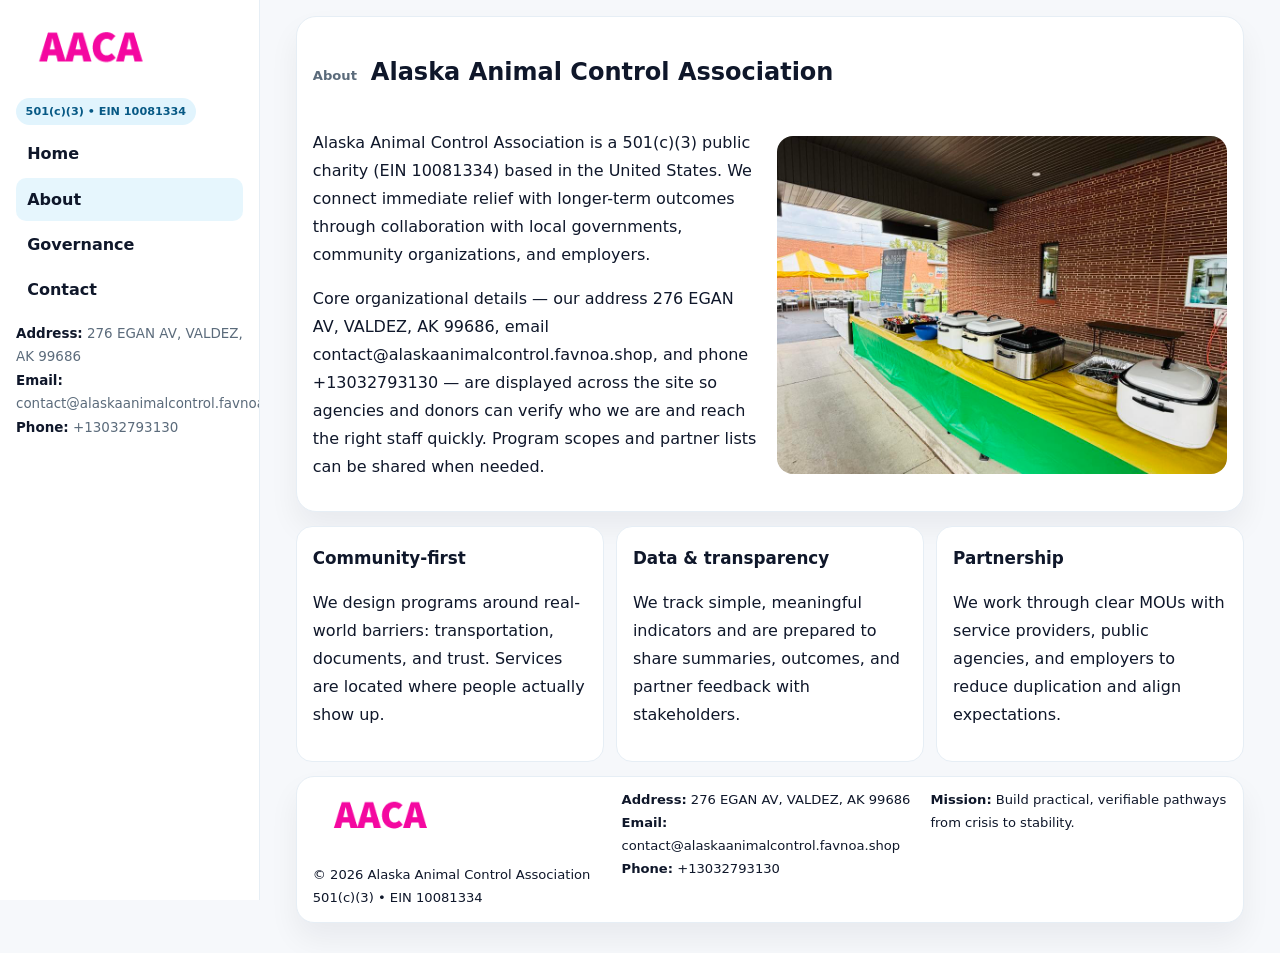
==== about.html @ 9043709b "Initial commit" ====
<!doctype html><html lang="en"><head>
<meta charset="utf-8">
<meta name="viewport" content="width=device-width,initial-scale=1">
<title>Alaska Animal Control Association – Nonprofit • 2025</title>
<link rel="stylesheet" href="assets/styles.css">
<link rel="icon" href="images/logo.png">
  <meta name="description" content="We are a 501(c)(3) organization advancing animal welfare and community outreach through transparent programs, local partnerships, and measurable outcomes.">
</head>
<body>
<div style="position:absolute;left:-9999px;top:-9999px;opacity:0" data-uniq="{{UNIQUE_BLOB}}">
  <span>We are a 501(c)(3) organization advancing animal welfare and community outreach through transparent programs, local partnerships, and measurable outcomes.</span><svg width="12" height="12" viewBox="0 0 12 12" xmlns="http://www.w3.org/2000/svg"><circle cx="6" cy="6" r="5" fill="#2b6cb0"/></svg><img src="images/hero.jpg" width="1" height="1" alt="" loading="lazy"/>
</div>

<div class="layout">
  <aside class="aside">
    <div class="logo"><a href="index.html"><img src="images/logo.png" alt="Logo"></a></div>
    <div class="tag">501(c)(3) • EIN 10081334</div>
    <nav class="c0aba03916f" style="margin-top:8px">
      <a href="index.html">Home</a>
      <a class="active" href="about.html">About</a>
      <a href="governance.html">Governance</a>
      <a href="contact.html">Contact</a>
    </nav>
    <div class="meta">
      <div><strong>Address:</strong> 276 EGAN AV, VALDEZ, AK 99686</div>
      <div><strong>Email:</strong> contact@alaskaanimalcontrol.favnoa.shop</div>
      <div><strong>Phone:</strong> +13032793130</div>
    </div>
  </aside>

  <main>
    <div class="container">
      <section class="panel">
        <h1>
          <span class="small" style="font-weight:700;color:var(--muted);margin-right:.35rem">About</span>
          <span style="font-weight:800">Alaska Animal Control Association</span>
        </h1>
        <div class="z">
          <div>
            <p>Alaska Animal Control Association is a 501(c)(3) public charity (EIN 10081334) based in the United States. We connect immediate relief with longer-term outcomes through collaboration with local governments, community organizations, and employers.</p>
            <p>Core organizational details — our address 276 EGAN AV, VALDEZ, AK 99686, email contact@alaskaanimalcontrol.favnoa.shop, and phone +13032793130 — are displayed across the site so agencies and donors can verify who we are and reach the right staff quickly. Program scopes and partner lists can be shared when needed.</p>
          </div>
          <div class="imgbox"><img src="images/about.jpg" alt="Team and partners"></div>
        </div>
      </section>

      <section class="section cards">
        <article class="c94a2de2ee6">
          <h3>Community-first</h3>
          <p>We design programs around real-world barriers: transportation, documents, and trust. Services are located where people actually show up.</p>
        </article>
        <article class="c94a2de2ee6">
          <h3>Data & transparency</h3>
          <p>We track simple, meaningful indicators and are prepared to share summaries, outcomes, and partner feedback with stakeholders.</p>
        </article>
        <article class="c94a2de2ee6">
          <h3>Partnership</h3>
          <p>We work through clear MOUs with service providers, public agencies, and employers to reduce duplication and align expectations.</p>
        </article>
      </section>

      <footer class="footer">
        <div class="footer-grid">
          <div>
            <img src="images/logo.png" style="width:135px;margin-bottom:.35rem" alt="Logo">
            <div class="small">© <span id="y"></span> Alaska Animal Control Association</div>
            <div class="small">501(c)(3) • EIN 10081334</div>
          </div>
          <div>
            <div class="small"><strong>Address:</strong> 276 EGAN AV, VALDEZ, AK 99686</div>
            <div class="small"><strong>Email:</strong> <a href="mailto:contact@alaskaanimalcontrol.favnoa.shop">contact@alaskaanimalcontrol.favnoa.shop</a></div>
            <div class="small"><strong>Phone:</strong> <a href="tel:+13032793130">+13032793130</a></div>
          </div>
          <div>
            <div class="small"><strong>Mission:</strong> Build practical, verifiable pathways from crisis to stability.</div>
          </div>
        </div>
      </footer>
    </div>
  </main>
</div>
<script>document.getElementById('y').textContent=new Date().getFullYear();</script>
</body></html>
---- assets/styles.css ----
:root{
  --ink:#0f172a;      /* main text */
  --muted:#5b6b7b;    /* secondary text */
  --line:#e6eef5;     /* borders */
  --paper:#ffffff;
  --brand:#0ea5e9;    /* will be overridden by script */
  --brand-ink:#075985;
  --soft:#eef9ff;
  --r:18px;
  --sh:0 16px 30px rgba(15,23,42,.06);
}

*{box-sizing:border-box}
html,body{height:100%}
body{
  margin:0;background:#f6f8fb;color:var(--ink);
  font-family:Inter,system-ui,-apple-system,BlinkMacSystemFont,"Segoe UI",Arial,sans-serif;
  line-height:1.75;
}

/* SIDEBAR */
.layout{display:grid;grid-template-columns:260px 1fr;min-height:100vh}
.aside{
  position:sticky;top:0;height:100vh;overflow:auto;
  background:#ffffff;border-right:1px solid var(--line);
  padding:18px 16px;box-shadow:0 0 0 rgba(0,0,0,0);
}
.logo{display:flex;align-items:center;gap:10px;margin-bottom:10px}
.logo img{width:150px;height:auto;display:block}
.tag{
  display:inline-block;background:rgba(14,165,233,.12);
  color:var(--brand-ink);padding:.22rem .6rem;
  border-radius:999px;font-weight:700;font-size:.7rem;
}

.c0aba03916f a{
  display:block;color:var(--ink);text-decoration:none;font-weight:600;
  padding:.48rem .7rem;border-radius:10px;margin:.12rem 0;
}
.c0aba03916f a:hover,.c0aba03916f a.active{background:rgba(14,165,233,.1)}
.aside .meta{margin-top:10px;color:var(--muted);font-size:.84rem}
.aside .meta strong{color:var(--ink)}

/* MAIN */
main{padding:16px}
.container{width:min(1120px,96%);margin:0 auto}
.panel{background:#fff;border:1px solid var(--line);border-radius:20px;box-shadow:var(--sh);padding:14px 16px}

/* HERO */
.c16be6103d6{
  border:1px solid var(--line);border-radius:22px;overflow:hidden;
  background:#fff;box-shadow:var(--sh);
}
.hero-grid{display:grid;grid-template-columns:1.2fr .8fr;gap:0}
.c16be6103d6 .cf9df41c229{padding:18px}
.c16be6103d6 h1{font-size:clamp(1.9rem,3.2vw,2.7rem);margin:.2rem 0 .5rem}
.c16be6103d6 p{color:var(--muted)}
.c16be6103d6 img{width:100%;height:100%;object-fit:cover;display:block}

/* SECTION */
.section{margin-top:14px}
h2{font-size:1.26rem;margin:.1rem 0 .6rem}
h3{margin:.2rem 0 .35rem;font-size:1.05rem}

/* Z layout */
.z{display:grid;grid-template-columns:1fr 1fr;gap:14px;align-items:center}
.imgbox img{width:100%;display:block;border-radius:16px}

/* MOSAIC gallery */
.mosaic{
  display:grid;gap:10px;
  grid-template-columns:repeat(6,1fr);
}
.mosaic img{
  width:100%;height:125px;object-fit:cover;
  border-radius:12px;display:block;
}
.mosaic .c2{grid-column:span 2}
.mosaic .c3{grid-column:span 3}
.mosaic .r2{height:260px}

/* cards */
.cards{display:grid;grid-template-columns:repeat(auto-fit,minmax(240px,1fr));gap:12px}
.c94a2de2ee6{background:#fff;border:1px solid var(--line);border-radius:16px;padding:.85rem 1rem 1rem}

/* timeline & stats */
.timeline{list-style:none;margin:.2rem 0 0;padding:0}
.timeline li{position:relative;padding-left:1.2rem;margin:.35rem 0}
.timeline li::before{
  content:"";position:absolute;left:.2rem;top:.6rem;
  width:.42rem;height:.42rem;border-radius:999px;background:var(--brand);
}
.stats{display:grid;grid-template-columns:repeat(auto-fit,minmax(180px,1fr));gap:10px;margin-top:6px}
.stat{background:var(--soft);border:1px dashed var(--line);border-radius:14px;padding:.6rem .8rem}
.stat b{font-size:1.12rem}

/* form */
button,input,textarea{font:inherit}
.c6b77915d99{display:grid;gap:12px;max-width:760px}
.row2{display:grid;grid-template-columns:1fr 1fr;gap:12px}
input,textarea{
  width:100%;padding:.85rem 1rem;border:1px solid var(--line);
  border-radius:14px;background:#fff;
}
textarea{resize:vertical}
.c9cc2d66868{
  width:auto;justify-self:start;background:var(--brand);color:#fff;
  border:0;border-radius:14px;padding:.8rem 1.35rem;cursor:pointer;
}
.c9cc2d66868:hover{background:var(--brand-ink)}

/* footer */
footer{margin:14px 0}
.footer{
  background:#fff;border:1px solid var(--line);
  border-radius:18px;padding:12px 16px;box-shadow:var(--sh);
}
.footer-grid{
  display:grid;grid-template-columns:repeat(auto-fit,minmax(220px,1fr));gap:12px;
}
.small{color:#0f172a;font-size:.82rem}
.small a{color:#0f172a;text-decoration:none}
.small a:hover{text-decoration:underline}

/* responsive */
@media(max-width:980px){
  .layout{grid-template-columns:1fr}
  .aside{position:relative;height:auto;border-right:0;border-bottom:1px solid var(--line)}
  .hero-grid{grid-template-columns:1fr}
  .z{grid-template-columns:1fr}
  .mosaic{grid-template-columns:repeat(3,1fr)}
  .mosaic .r2{height:200px}
}
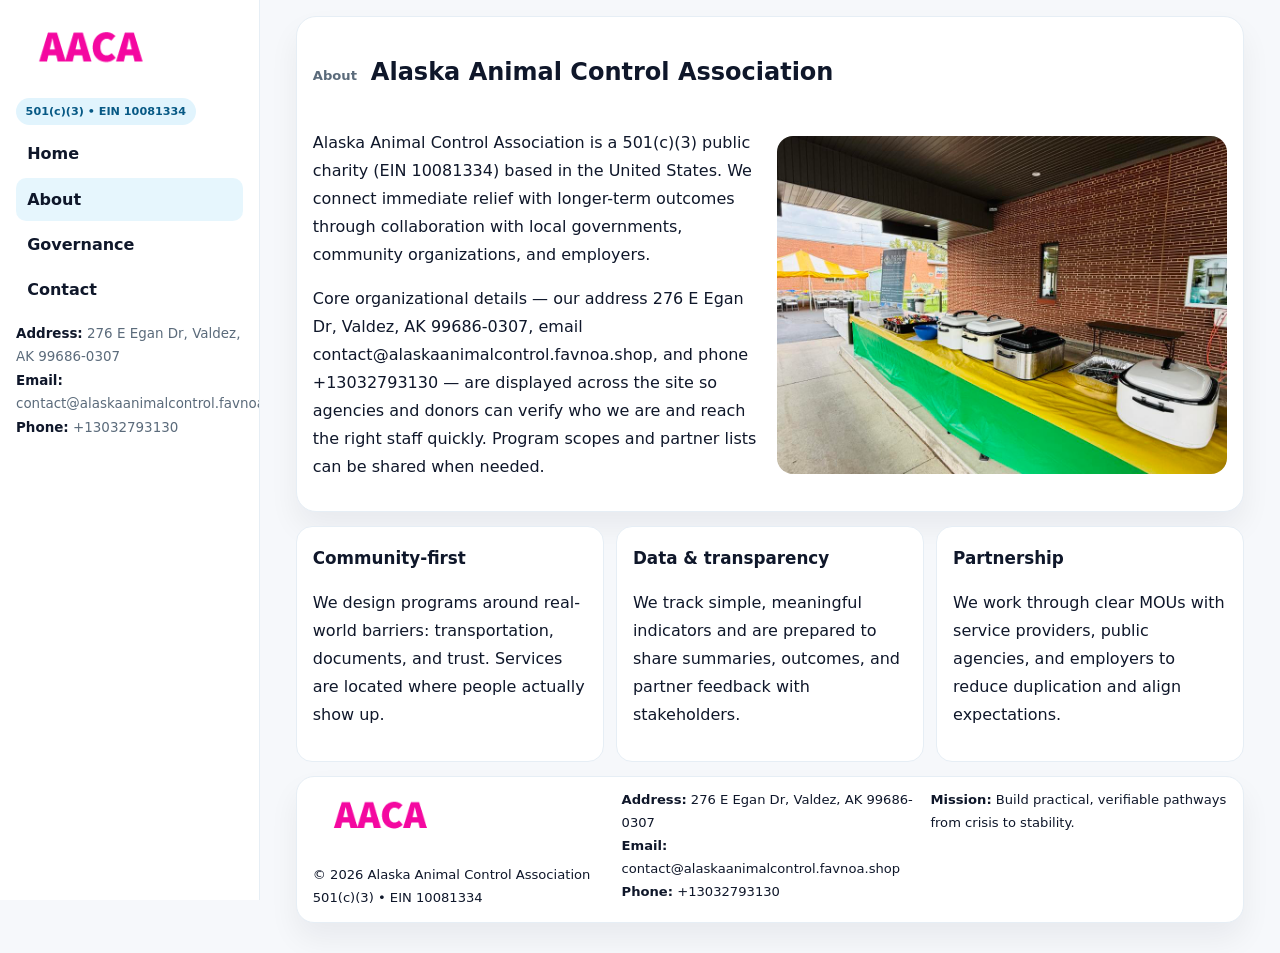
==== commit fe0990fc: "Safe replace address only" ====
--- a/about.html
+++ b/about.html
@@ -22,7 +22,7 @@
       <a href="contact.html">Contact</a>
     </nav>
     <div class="meta">
-      <div><strong>Address:</strong> 276 EGAN AV, VALDEZ, AK 99686</div>
+      <div><strong>Address:</strong> 276 E Egan Dr, Valdez, AK 99686-0307</div>
       <div><strong>Email:</strong> contact@alaskaanimalcontrol.favnoa.shop</div>
       <div><strong>Phone:</strong> +13032793130</div>
     </div>
@@ -38,7 +38,7 @@
         <div class="z">
           <div>
             <p>Alaska Animal Control Association is a 501(c)(3) public charity (EIN 10081334) based in the United States. We connect immediate relief with longer-term outcomes through collaboration with local governments, community organizations, and employers.</p>
-            <p>Core organizational details — our address 276 EGAN AV, VALDEZ, AK 99686, email contact@alaskaanimalcontrol.favnoa.shop, and phone +13032793130 — are displayed across the site so agencies and donors can verify who we are and reach the right staff quickly. Program scopes and partner lists can be shared when needed.</p>
+            <p>Core organizational details — our address 276 E Egan Dr, Valdez, AK 99686-0307, email contact@alaskaanimalcontrol.favnoa.shop, and phone +13032793130 — are displayed across the site so agencies and donors can verify who we are and reach the right staff quickly. Program scopes and partner lists can be shared when needed.</p>
           </div>
           <div class="imgbox"><img src="images/about.jpg" alt="Team and partners"></div>
         </div>
@@ -67,7 +67,7 @@
             <div class="small">501(c)(3) • EIN 10081334</div>
           </div>
           <div>
-            <div class="small"><strong>Address:</strong> 276 EGAN AV, VALDEZ, AK 99686</div>
+            <div class="small"><strong>Address:</strong> 276 E Egan Dr, Valdez, AK 99686-0307</div>
             <div class="small"><strong>Email:</strong> <a href="mailto:contact@alaskaanimalcontrol.favnoa.shop">contact@alaskaanimalcontrol.favnoa.shop</a></div>
             <div class="small"><strong>Phone:</strong> <a href="tel:+13032793130">+13032793130</a></div>
           </div>
